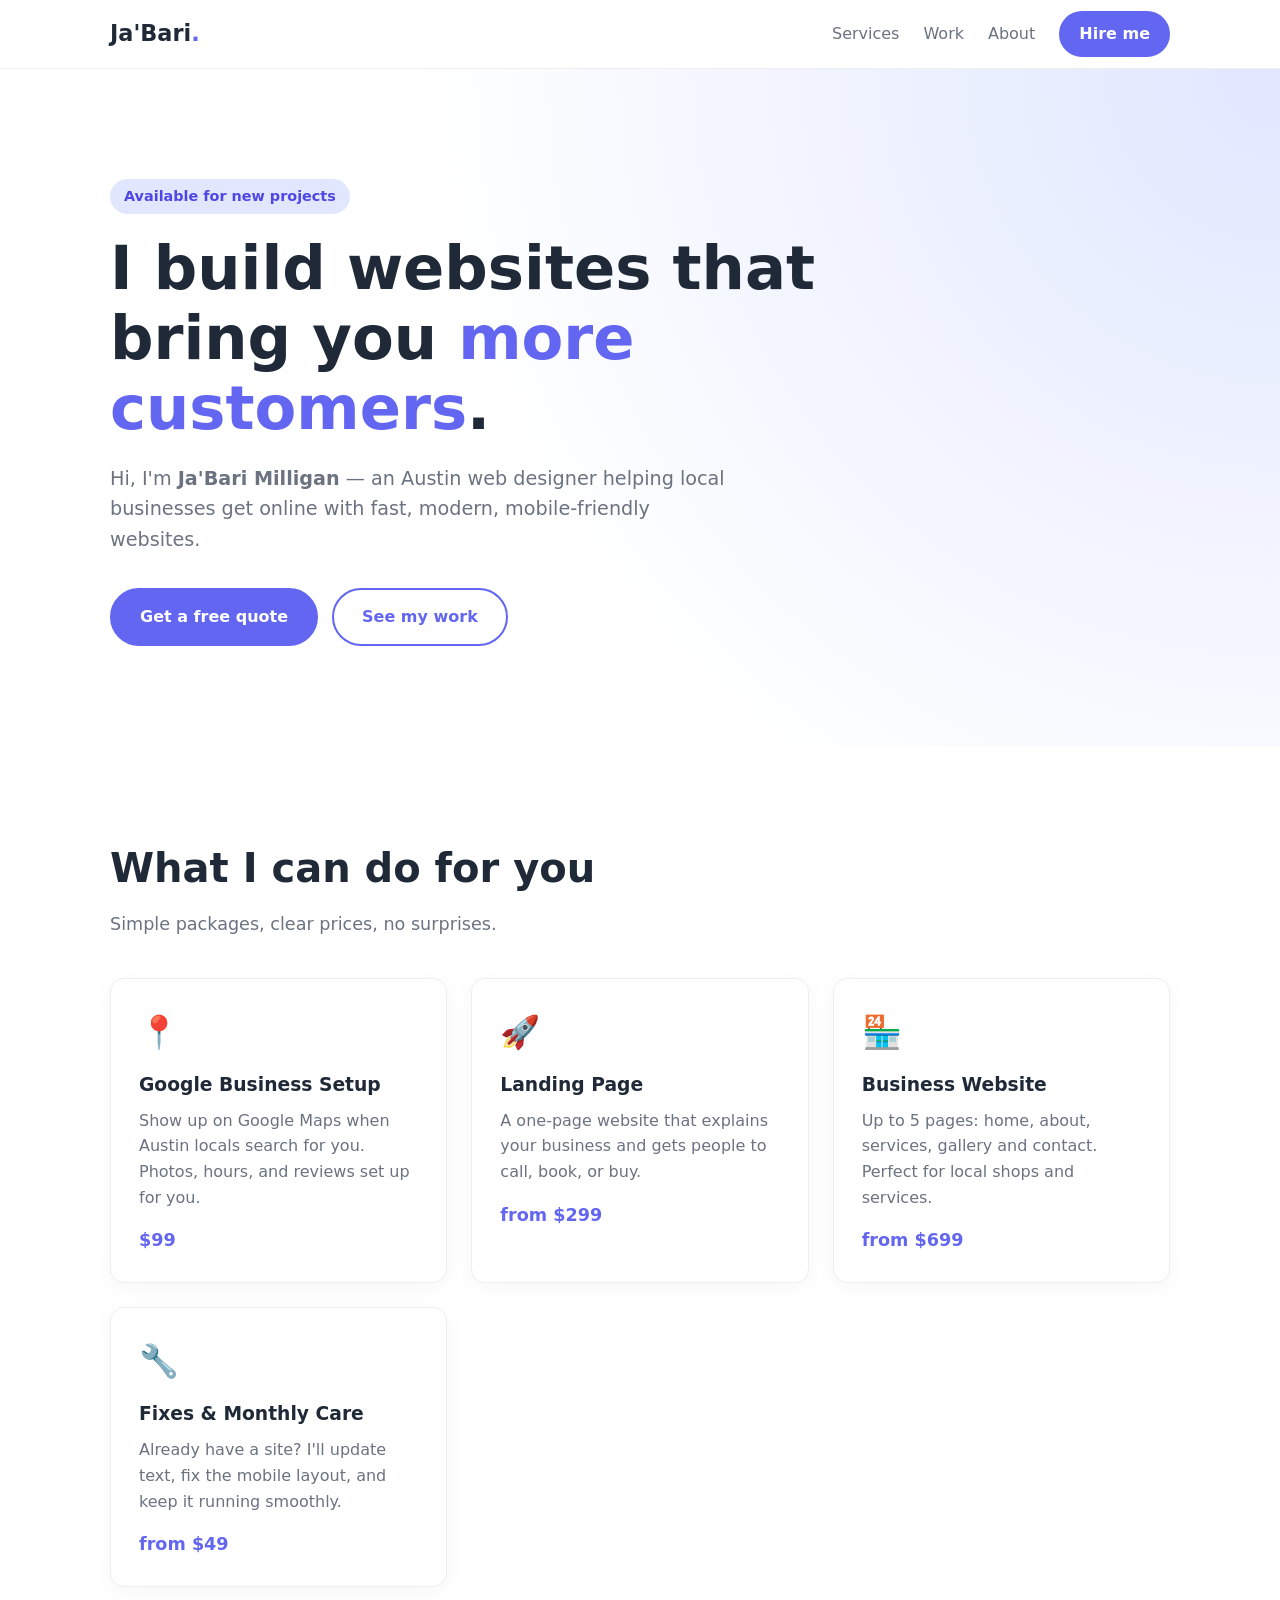
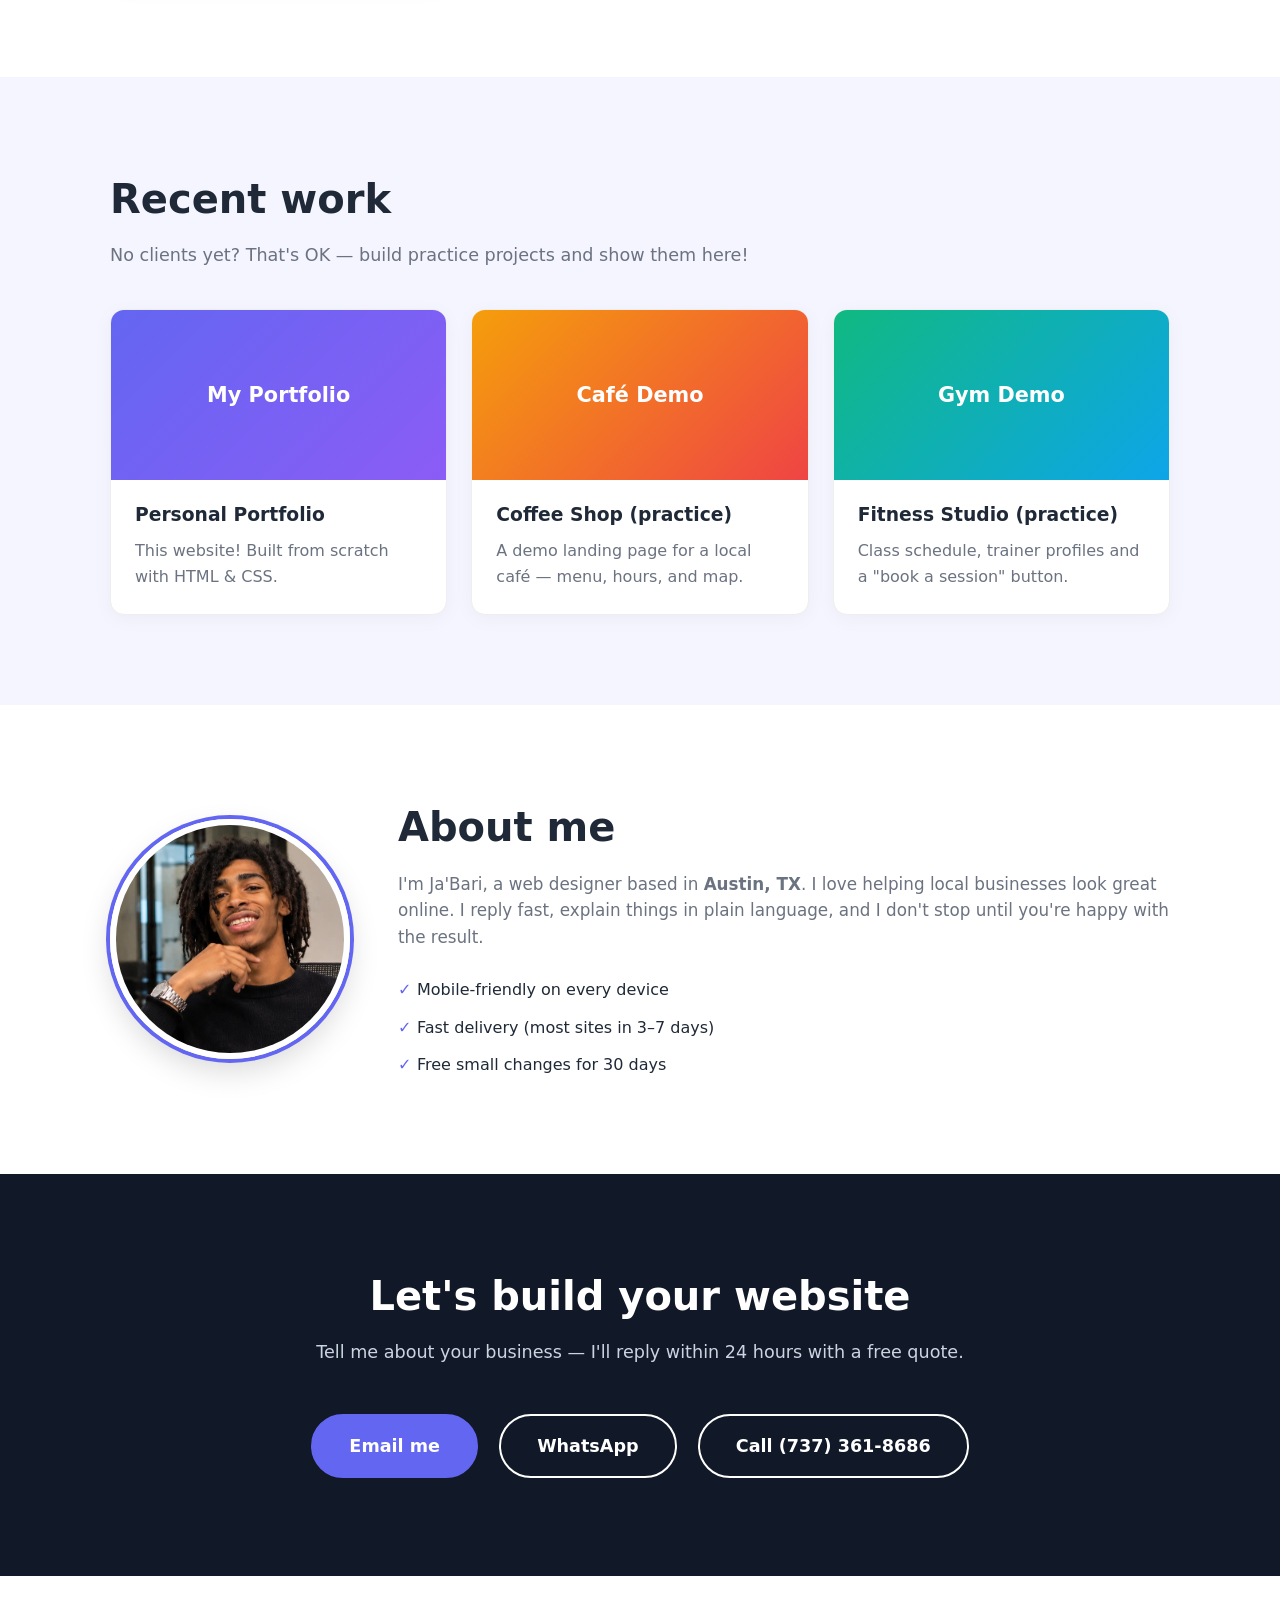
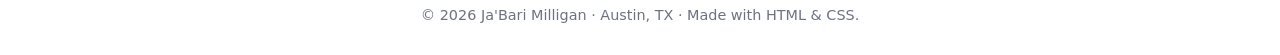
==== index.html @ 9407d843 "First version of my portfolio website" ====
<!DOCTYPE html>
<!--
  LESSON 1: HTML = the STRUCTURE (the skeleton) of a web page.
  Everything is made of "tags" like <h1>...</h1>. A tag opens <tag> and closes </tag>.
  Look for "TODO" comments — those are the places YOU should change to your own info.
-->
<html lang="en">
<head>
  <!-- The <head> holds info ABOUT the page. Visitors don't see it directly. -->
  <meta charset="UTF-8">
  <!-- This line makes the page look good on phones. Always include it! -->
  <meta name="viewport" content="width=device-width, initial-scale=1.0">
  <!-- This shows in the browser tab and in Google results.
       Tip: including your CITY helps local customers find you on Google! -->
  <title>Ja'Bari Milligan | Web Designer in Austin, TX</title>
  <meta name="description" content="Ja'Bari Milligan builds fast, modern websites for Austin small businesses. Get a free quote today.">
  <!-- This connects our CSS file (the styling) to this HTML file -->
  <link rel="stylesheet" href="style.css">
</head>

<body>
  <!-- ========== HEADER / NAVIGATION ========== -->
  <header class="header">
    <div class="container nav">
      <a href="#" class="logo">Ja'Bari<span>.</span></a>
      <nav>
        <!-- "#about" jumps to the element that has id="about" further down the page -->
        <a href="#services">Services</a>
        <a href="#work">Work</a>
        <a href="#about">About</a>
        <a href="#contact" class="btn btn-small">Hire me</a>
      </nav>
    </div>
  </header>

  <main>
    <!-- ========== HERO: the first thing visitors see ========== -->
    <!-- Tip: in 5 seconds a visitor should know WHAT you do and HOW to contact you -->
    <section class="hero">
      <div class="container">
        <p class="eyebrow">Available for new projects</p>
        <!-- Your main promise. Focus on what the CUSTOMER gets. -->
        <h1>I build websites that bring you <span class="highlight">more customers</span>.</h1>
        <p class="lead">
          Hi, I'm <strong>Ja'Bari Milligan</strong> — an Austin web designer helping local
          businesses get online with fast, modern, mobile‑friendly websites.
        </p>
        <div class="hero-buttons">
          <a href="#contact" class="btn">Get a free quote</a>
          <a href="#work" class="btn btn-outline">See my work</a>
        </div>
      </div>
    </section>

    <!-- ========== SERVICES ========== -->
    <section id="services" class="section">
      <div class="container">
        <h2>What I can do for you</h2>
        <p class="section-intro">Simple packages, clear prices, no surprises.</p>

        <!-- A "grid" of cards. Each <article> is one service card.
             Prices are "launch prices": lower while you build reviews, then raise them. -->
        <div class="grid">
          <article class="card">
            <div class="icon">📍</div>
            <h3>Google Business Setup</h3>
            <p>Show up on Google Maps when Austin locals search for you. Photos, hours, and reviews set up for you.</p>
            <p class="price">$99</p>
          </article>

          <article class="card">
            <div class="icon">🚀</div>
            <h3>Landing Page</h3>
            <p>A one‑page website that explains your business and gets people to call, book, or buy.</p>
            <p class="price">from $299</p>
          </article>

          <article class="card">
            <div class="icon">🏪</div>
            <h3>Business Website</h3>
            <p>Up to 5 pages: home, about, services, gallery and contact. Perfect for local shops and services.</p>
            <p class="price">from $699</p>
          </article>

          <article class="card">
            <div class="icon">🔧</div>
            <h3>Fixes & Monthly Care</h3>
            <p>Already have a site? I'll update text, fix the mobile layout, and keep it running smoothly.</p>
            <p class="price">from $49</p>
          </article>
        </div>
      </div>
    </section>

    <!-- ========== PORTFOLIO / WORK ========== -->
    <section id="work" class="section section-alt">
      <div class="container">
        <h2>Recent work</h2>
        <p class="section-intro">No clients yet? That's OK — build practice projects and show them here!</p>

        <div class="grid">
          <!-- TODO: Replace with your real projects. This very page is project #1! -->
          <article class="card project">
            <div class="project-thumb" style="background: linear-gradient(135deg, #6366f1, #8b5cf6);">My Portfolio</div>
            <h3>Personal Portfolio</h3>
            <p>This website! Built from scratch with HTML & CSS.</p>
          </article>

          <article class="card project">
            <div class="project-thumb" style="background: linear-gradient(135deg, #f59e0b, #ef4444);">Café Demo</div>
            <h3>Coffee Shop (practice)</h3>
            <p>A demo landing page for a local café — menu, hours, and map.</p>
          </article>

          <article class="card project">
            <div class="project-thumb" style="background: linear-gradient(135deg, #10b981, #0ea5e9);">Gym Demo</div>
            <h3>Fitness Studio (practice)</h3>
            <p>Class schedule, trainer profiles and a "book a session" button.</p>
          </article>
        </div>
      </div>
    </section>

    <!-- ========== ABOUT ========== -->
    <section id="about" class="section">
      <div class="container about">
        <!-- <img> shows a picture. "src" = which file, "alt" = description for blind users & Google -->
        <!-- The <div> is the circle "frame"; the photo inside is zoomed in on the face -->
        <div class="avatar">
          <img src="me.webp" alt="Ja'Bari Milligan, web designer in Austin">
        </div>
        <div>
          <h2>About me</h2>
          <!-- People hire PEOPLE they trust. Keep it honest and friendly. -->
          <p>
            I'm Ja'Bari, a web designer based in <strong>Austin, TX</strong>. I love helping local
            businesses look great online. I reply fast, explain things in plain language, and
            I don't stop until you're happy with the result.
          </p>
          <ul class="checklist">
            <li>Mobile‑friendly on every device</li>
            <li>Fast delivery (most sites in 3–7 days)</li>
            <li>Free small changes for 30 days</li>
          </ul>
        </div>
      </div>
    </section>

    <!-- ========== CONTACT ========== -->
    <section id="contact" class="section section-dark">
      <div class="container center">
        <h2>Let's build your website</h2>
        <p class="section-intro">Tell me about your business — I'll reply within 24 hours with a free quote.</p>
        <!-- "mailto:" opens the visitor's email app -->
        <a href="mailto:jabarid123@gmail.com?subject=Website%20quote" class="btn btn-big">Email me</a>
        <!-- WhatsApp link format: wa.me/ + country code (1 = USA) + number, no spaces -->
        <a href="https://wa.me/17373618686" class="btn btn-outline-light btn-big">WhatsApp</a>
        <!-- "tel:" lets phone visitors tap to call -->
        <a href="tel:+17373618686" class="btn btn-outline-light btn-big">Call (737) 361‑8686</a>
      </div>
    </section>
  </main>

  <!-- ========== FOOTER ========== -->
  <footer class="footer">
    <div class="container">
      <p>© 2026 Ja'Bari Milligan · Austin, TX · Made with HTML & CSS.</p>
    </div>
  </footer>
</body>
</html>
---- style.css ----
/*
  LESSON 2: CSS = the LOOK (colors, sizes, spacing, layout).
  A CSS rule looks like this:
      selector { property: value; }
  ".card" means "every element with class="card"".
*/

/* ---------- 1. Variables: change a color HERE and it changes everywhere ---------- */
:root {
  --primary: #6366f1;      /* main brand color (try changing it!) */
  --primary-dark: #4f46e5;
  --text: #1f2937;
  --muted: #6b7280;
  --bg: #ffffff;
  --bg-alt: #f5f5ff;
  --dark: #111827;
  --radius: 14px;          /* how round the corners are */
}

/* ---------- 2. Basic reset: makes all browsers start the same ---------- */
* {
  box-sizing: border-box;  /* padding no longer makes boxes bigger than expected */
  margin: 0;
  padding: 0;
}

html { scroll-behavior: smooth; } /* smooth scrolling when you click menu links */

body {
  font-family: system-ui, -apple-system, "Segoe UI", Roboto, sans-serif;
  color: var(--text);
  background: var(--bg);
  line-height: 1.6;
}

a { color: inherit; text-decoration: none; }

/* .container keeps content centered and not too wide on big screens */
.container {
  width: 100%;
  max-width: 1100px;
  margin: 0 auto;           /* "auto" left/right = centered */
  padding: 0 20px;
}

/* ---------- 3. Header ---------- */
.header {
  position: sticky;         /* stays at the top while you scroll */
  top: 0;
  background: rgba(255, 255, 255, 0.9);
  backdrop-filter: blur(8px);
  border-bottom: 1px solid #eee;
  z-index: 10;
}

/* FLEXBOX puts items in a row. It's the #1 layout tool you'll use. */
.nav {
  display: flex;
  align-items: center;
  justify-content: space-between; /* logo on the left, menu on the right */
  height: 68px;
}

.logo { font-weight: 800; font-size: 1.4rem; }
.logo span { color: var(--primary); }

nav { display: flex; align-items: center; gap: 24px; }
nav a { color: var(--muted); font-weight: 500; }
nav a:hover { color: var(--primary); }   /* :hover = when the mouse is over it */

/* ---------- 4. Buttons ---------- */
.btn {
  display: inline-block;
  background: var(--primary);
  color: #fff;
  padding: 14px 28px;
  border-radius: 999px;     /* pill shape */
  font-weight: 600;
  border: 2px solid var(--primary);
  transition: transform 0.2s, background 0.2s; /* animates the hover change */
}
.btn:hover { background: var(--primary-dark); transform: translateY(-2px); }

nav a.btn-small, .btn-small { padding: 8px 18px; color: #fff; }

.btn-outline { background: transparent; color: var(--primary); }
.btn-outline:hover { background: var(--primary); color: #fff; }

.btn-outline-light { background: transparent; border-color: #fff; color: #fff; }
.btn-outline-light:hover { background: #fff; color: var(--dark); }

.btn-big { padding: 16px 36px; font-size: 1.1rem; margin: 8px; }

/* ---------- 5. Hero ---------- */
.hero {
  padding: 110px 0 100px;
  background: radial-gradient(circle at top right, #e0e7ff, transparent 60%);
}

.eyebrow {
  display: inline-block;
  background: #e0e7ff;
  color: var(--primary-dark);
  padding: 6px 14px;
  border-radius: 999px;
  font-size: 0.9rem;
  font-weight: 600;
  margin-bottom: 20px;
}

h1 {
  font-size: clamp(2.2rem, 5vw, 3.8rem); /* clamp = small on phones, big on desktop */
  line-height: 1.15;
  max-width: 800px;
  margin-bottom: 20px;
}

.highlight { color: var(--primary); }

.lead { font-size: 1.2rem; color: var(--muted); max-width: 620px; margin-bottom: 32px; }

.hero-buttons { display: flex; gap: 14px; flex-wrap: wrap; }

/* ---------- 6. Sections ---------- */
.section { padding: 90px 0; }
.section-alt { background: var(--bg-alt); }
.section-dark { background: var(--dark); color: #fff; }
.section-dark .section-intro { color: #cbd5e1; }

h2 { font-size: clamp(1.8rem, 3.5vw, 2.5rem); margin-bottom: 10px; }
.section-intro { color: var(--muted); margin-bottom: 40px; font-size: 1.1rem; }
.center { text-align: center; }

/* ---------- 7. Cards in a GRID ---------- */
/* GRID makes columns. "auto-fit, minmax(260px, 1fr)" = as many columns as fit,
   each at least 260px wide. On phones it automatically becomes 1 column! */
.grid {
  display: grid;
  grid-template-columns: repeat(auto-fit, minmax(260px, 1fr));
  gap: 24px;
}

.card {
  background: #fff;
  border: 1px solid #eee;
  border-radius: var(--radius);
  padding: 28px;
  box-shadow: 0 4px 20px rgba(0, 0, 0, 0.04);
  transition: transform 0.2s, box-shadow 0.2s;
}
.card:hover { transform: translateY(-4px); box-shadow: 0 12px 30px rgba(0, 0, 0, 0.08); }

.card h3 { margin-bottom: 8px; }
.card p { color: var(--muted); }

.icon { font-size: 2rem; margin-bottom: 12px; }
.price { margin-top: 16px; font-weight: 700; color: var(--primary) !important; font-size: 1.1rem; }

.project { padding: 0 0 24px; overflow: hidden; }
.project h3, .project p { padding: 0 24px; }
.project-thumb {
  height: 170px;
  display: flex;
  align-items: center;
  justify-content: center;
  color: #fff;
  font-weight: 700;
  font-size: 1.3rem;
  margin-bottom: 20px;
}

/* ---------- 8. About ---------- */
.about { display: flex; gap: 48px; align-items: center; }

.avatar {
  flex-shrink: 0;
  width: 240px;
  height: 240px;
  border-radius: 50%;       /* 50% = perfect circle */
  overflow: hidden;         /* hide the parts of the photo outside the circle */
  border: 6px solid #fff;
  box-shadow: 0 0 0 4px var(--primary), 0 12px 30px rgba(0, 0, 0, 0.15); /* colored ring */
}

.avatar img {
  width: 100%;
  height: 100%;
  object-fit: cover;        /* fill the circle without stretching the photo */
  object-position: 56% 50%; /* which part of the photo to show: x% y% */
  transform: scale(1.9);    /* zoom in... */
  transform-origin: 55% 42%; /* ...toward this point (your face) */
}

.about p { margin: 12px 0 20px; color: var(--muted); font-size: 1.05rem; }

.checklist { list-style: none; }
.checklist li { padding: 6px 0; }
.checklist li::before { content: "✓ "; color: var(--primary); font-weight: 800; }

/* ---------- 9. Footer ---------- */
.footer { padding: 28px 0; text-align: center; color: var(--muted); font-size: 0.9rem; }

/* ---------- 10. Phones: rules inside here only apply on small screens ---------- */
@media (max-width: 700px) {
  nav a:not(.btn) { display: none; }   /* hide menu links, keep the "Hire me" button */
  .hero { padding: 70px 0; }
  .section { padding: 64px 0; }
  .about { flex-direction: column; text-align: center; }
  .avatar { width: 180px; height: 180px; }
  .btn-big { display: block; margin: 12px 0; }
}
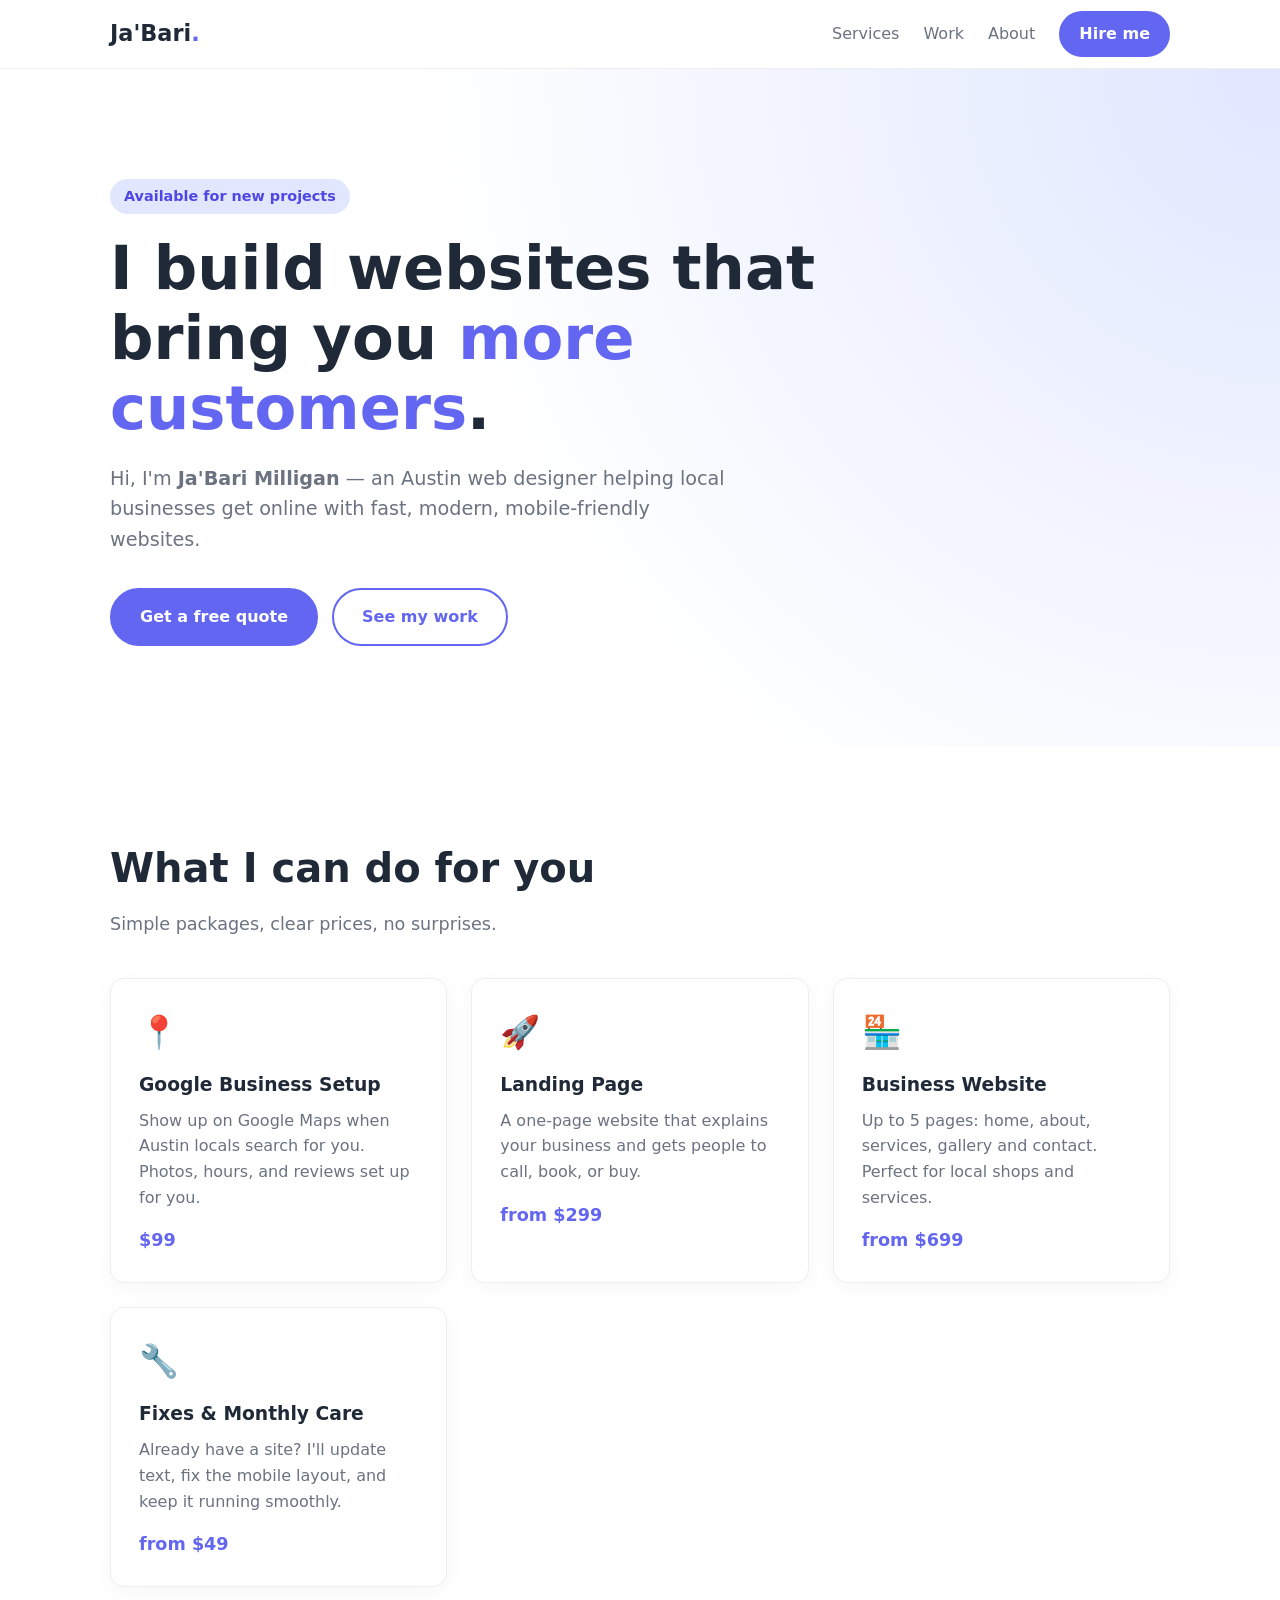
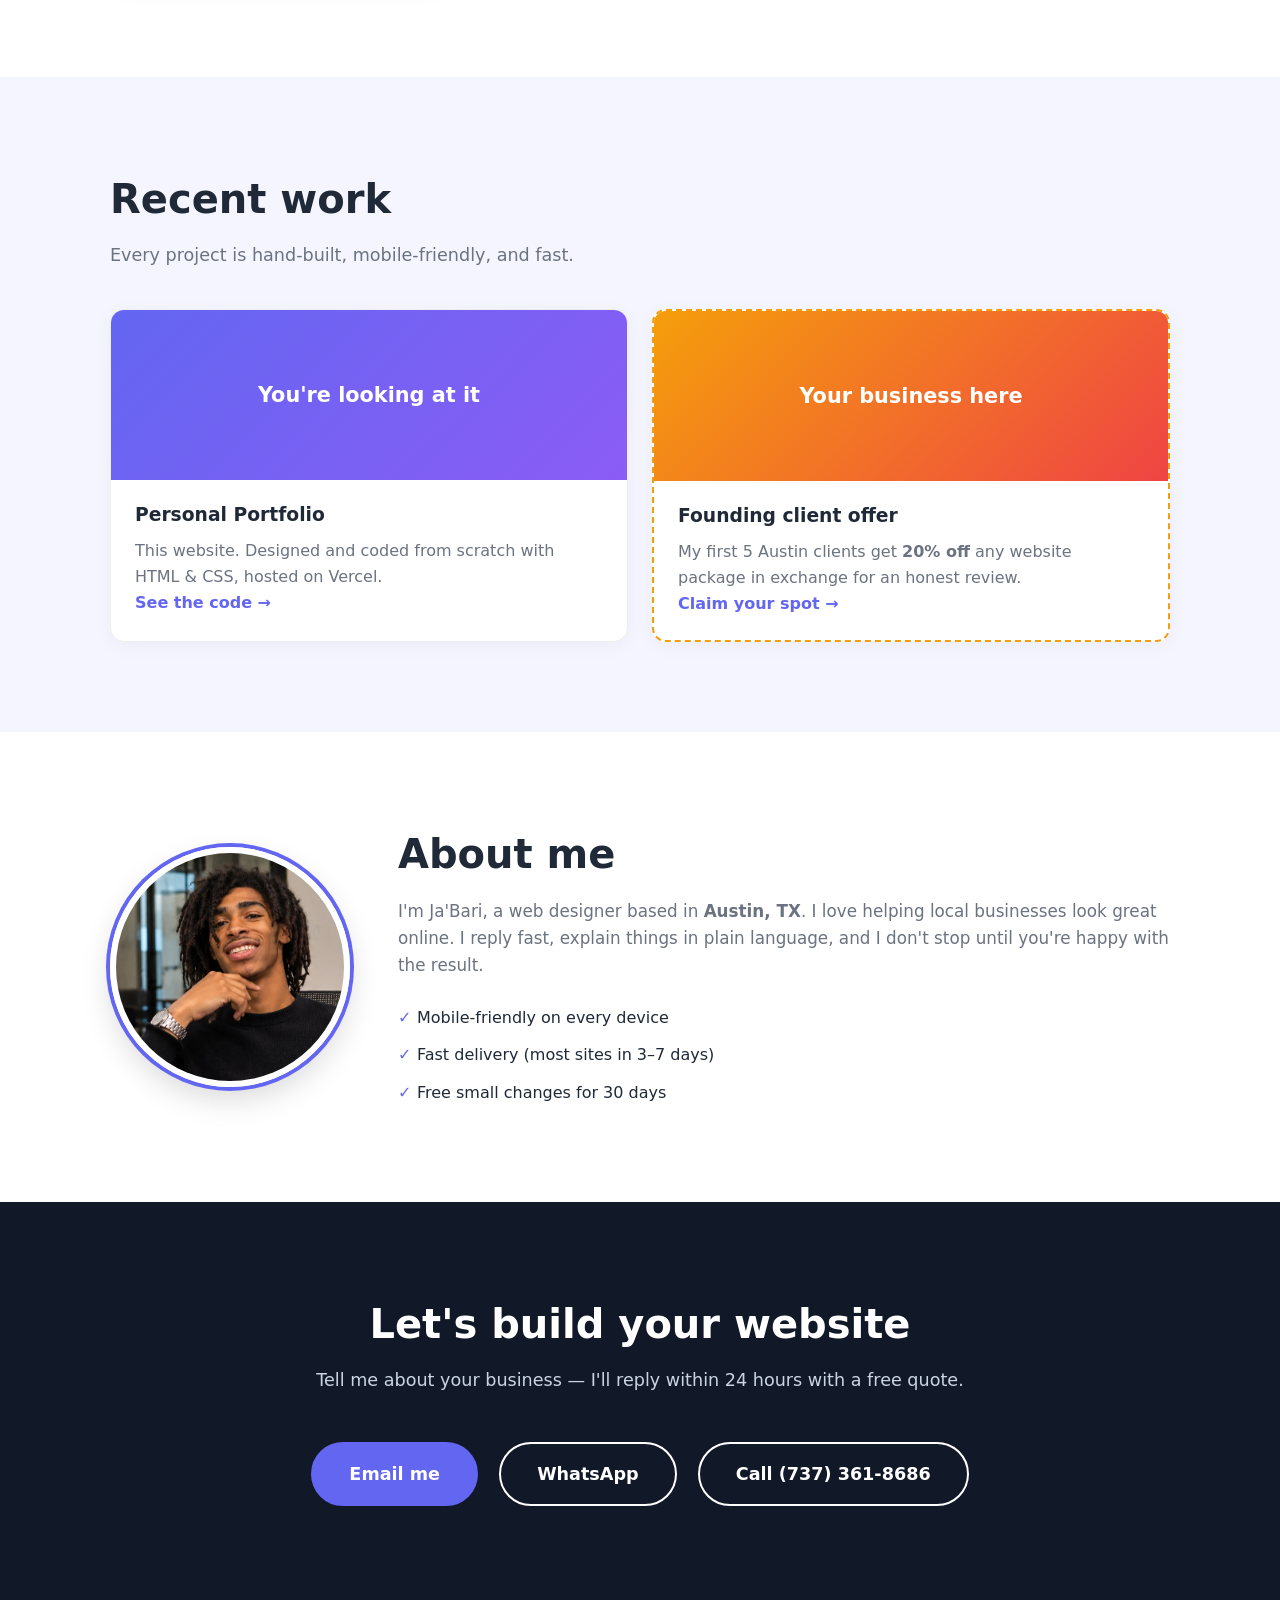
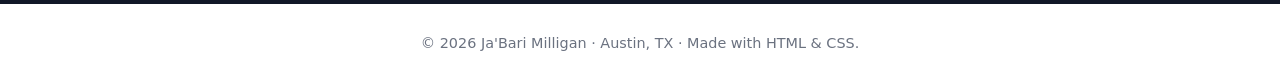
==== commit 827b2df1: "Make work section honest, add founding client offer and share preview" ====
--- a/index.html
+++ b/index.html
@@ -14,6 +14,10 @@
        Tip: including your CITY helps local customers find you on Google! -->
   <title>Ja'Bari Milligan | Web Designer in Austin, TX</title>
   <meta name="description" content="Ja'Bari Milligan builds fast, modern websites for Austin small businesses. Get a free quote today.">
+  <!-- "Open Graph" tags: control the preview card when your link is shared on WhatsApp, Facebook, iMessage -->
+  <meta property="og:title" content="Ja'Bari Milligan | Web Designer in Austin, TX">
+  <meta property="og:description" content="Fast, modern websites for Austin small businesses. Get a free quote today.">
+  <meta property="og:type" content="website">
   <!-- This connects our CSS file (the styling) to this HTML file -->
   <link rel="stylesheet" href="style.css">
 </head>
@@ -96,26 +100,24 @@
     <section id="work" class="section section-alt">
       <div class="container">
         <h2>Recent work</h2>
-        <p class="section-intro">No clients yet? That's OK — build practice projects and show them here!</p>
+        <p class="section-intro">Every project is hand‑built, mobile‑friendly, and fast.</p>
 
+        <!-- Only show REAL work. Each new client or practice site = a new card here. -->
         <div class="grid">
-          <!-- TODO: Replace with your real projects. This very page is project #1! -->
           <article class="card project">
-            <div class="project-thumb" style="background: linear-gradient(135deg, #6366f1, #8b5cf6);">My Portfolio</div>
+            <div class="project-thumb" style="background: linear-gradient(135deg, #6366f1, #8b5cf6);">You're looking at it</div>
             <h3>Personal Portfolio</h3>
-            <p>This website! Built from scratch with HTML & CSS.</p>
+            <p>This website. Designed and coded from scratch with HTML & CSS, hosted on Vercel.</p>
+            <!-- target="_blank" opens the link in a new tab -->
+            <p><a href="https://github.com/jabarimilli144-cyber/porfolio" target="_blank" class="text-link">See the code →</a></p>
           </article>
 
-          <article class="card project">
-            <div class="project-thumb" style="background: linear-gradient(135deg, #f59e0b, #ef4444);">Café Demo</div>
-            <h3>Coffee Shop (practice)</h3>
-            <p>A demo landing page for a local café — menu, hours, and map.</p>
-          </article>
-
-          <article class="card project">
-            <div class="project-thumb" style="background: linear-gradient(135deg, #10b981, #0ea5e9);">Gym Demo</div>
-            <h3>Fitness Studio (practice)</h3>
-            <p>Class schedule, trainer profiles and a "book a session" button.</p>
+          <!-- A "special offer" card turns empty space into a reason to contact you -->
+          <article class="card project offer">
+            <div class="project-thumb" style="background: linear-gradient(135deg, #f59e0b, #ef4444);">Your business here</div>
+            <h3>Founding client offer</h3>
+            <p>My first 5 Austin clients get <strong>20% off</strong> any website package in exchange for an honest review.</p>
+            <p><a href="#contact" class="text-link">Claim your spot →</a></p>
           </article>
         </div>
       </div>
--- a/style.css
+++ b/style.css
@@ -158,6 +158,10 @@
 
 .project { padding: 0 0 24px; overflow: hidden; }
 .project h3, .project p { padding: 0 24px; }
+.text-link { color: var(--primary); font-weight: 600; }
+.text-link:hover { text-decoration: underline; }
+.offer { border: 2px dashed #f59e0b; }
+
 .project-thumb {
   height: 170px;
   display: flex;
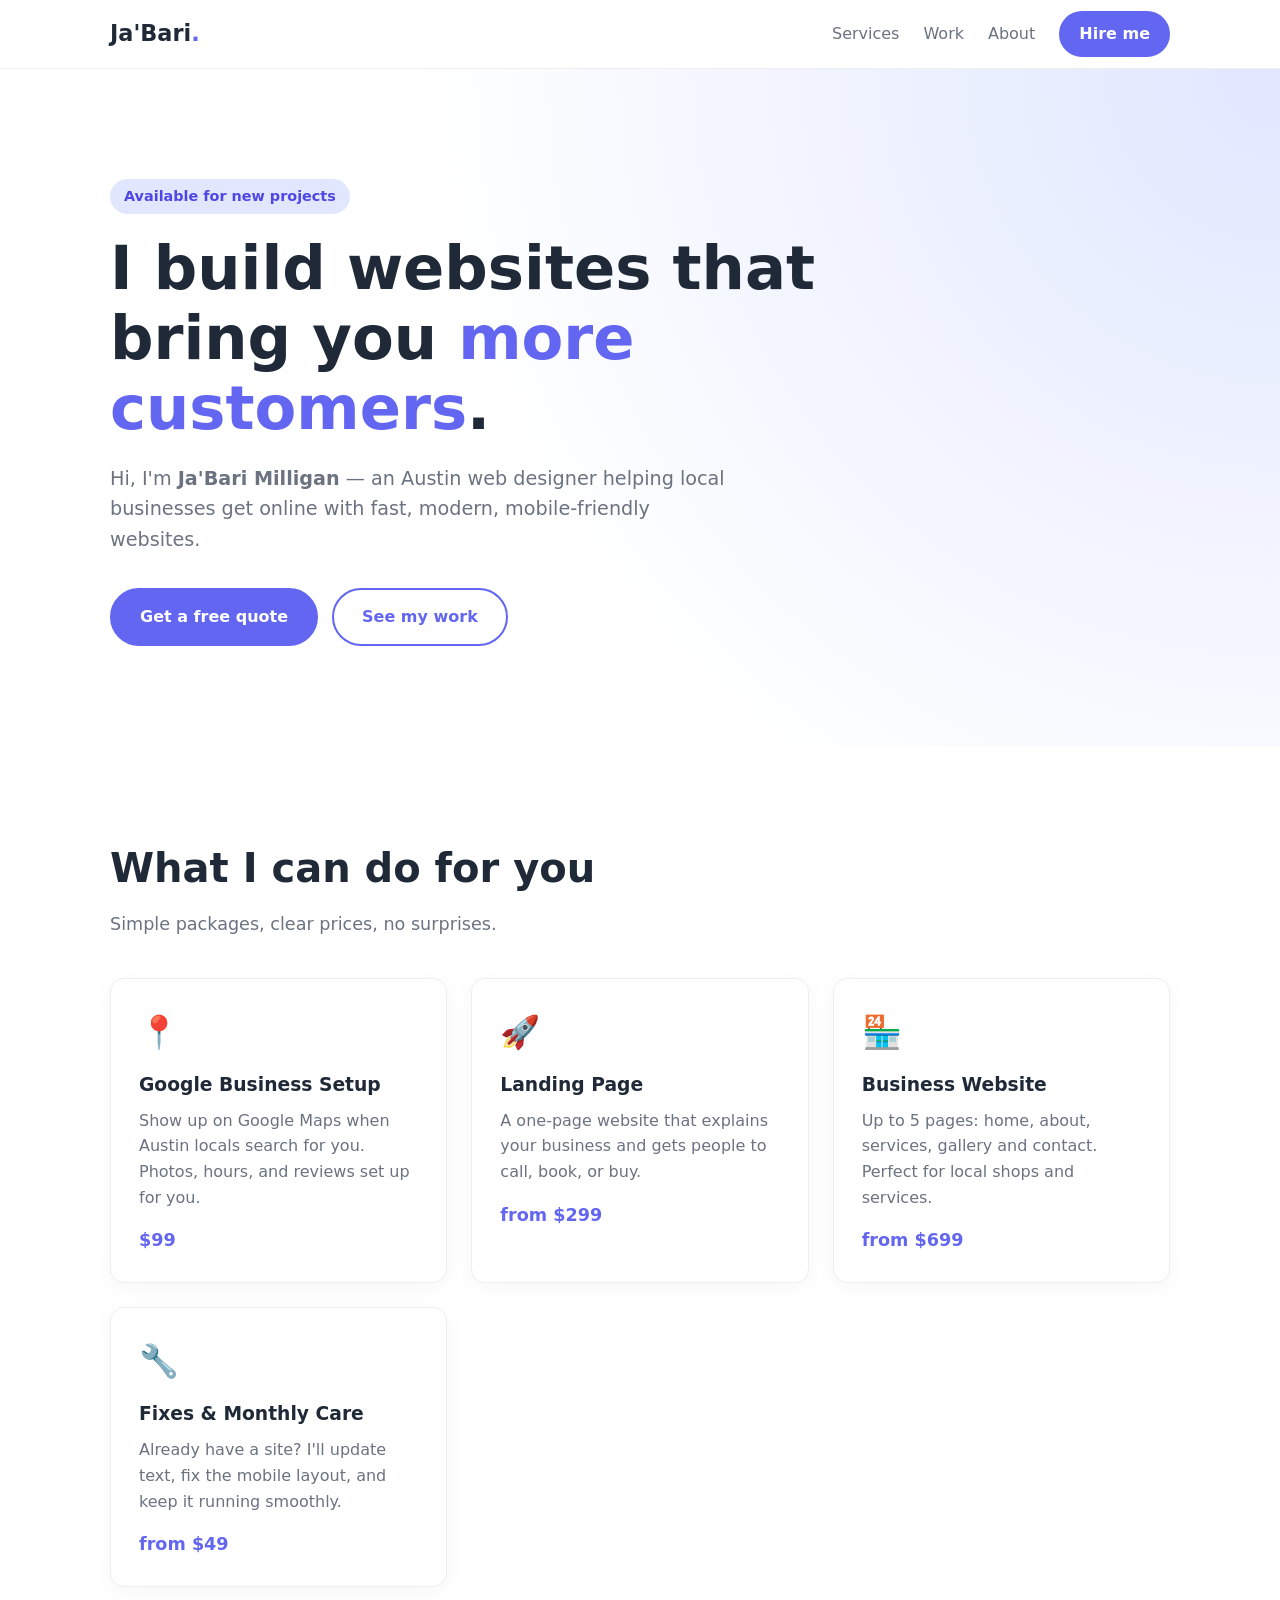
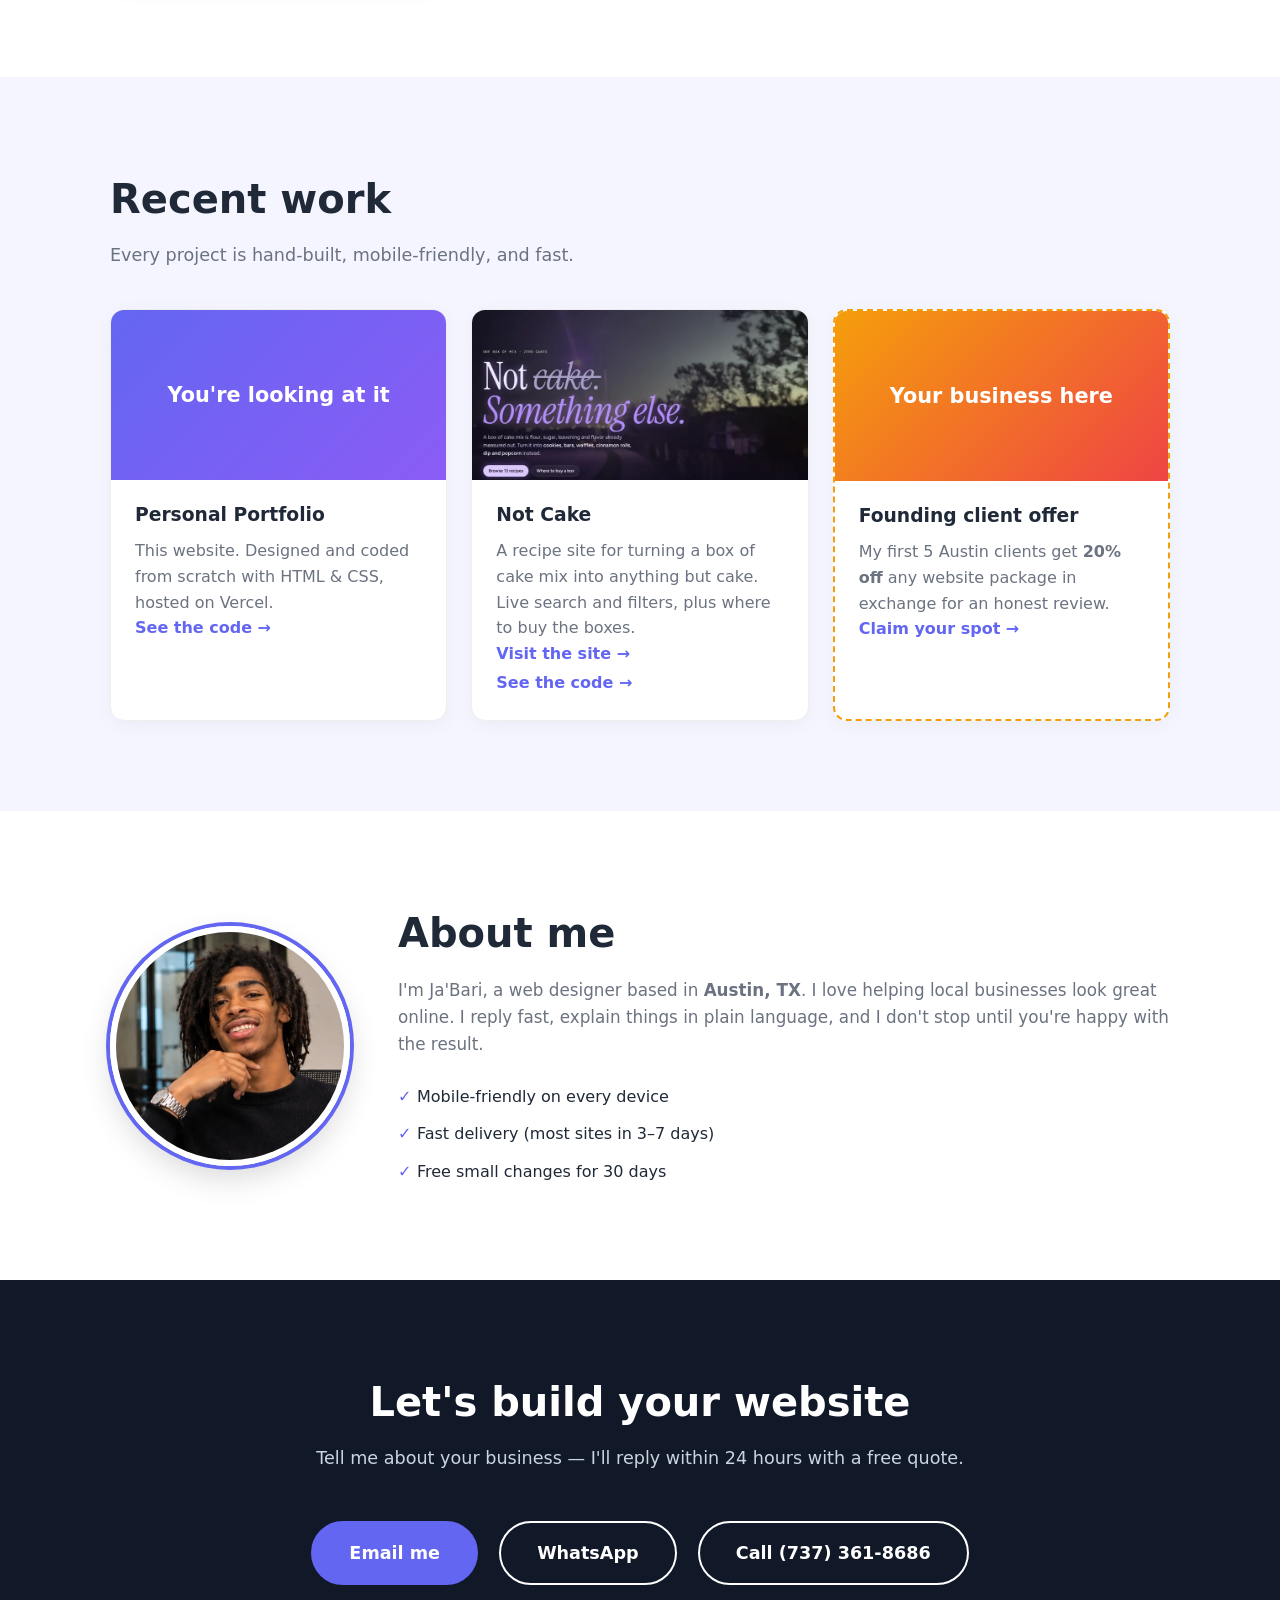
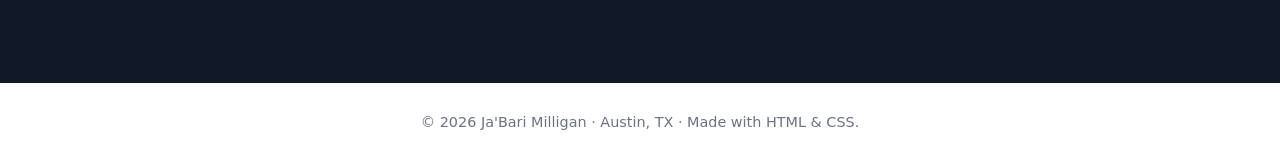
==== commit 1f4b7c7c: "Add Not Cake to Recent work Screenshot thumbnail with links to the live site and the code.  Co-Autho" ====
--- a/index.html
+++ b/index.html
@@ -18,6 +18,12 @@
   <meta property="og:title" content="Ja'Bari Milligan | Web Designer in Austin, TX">
   <meta property="og:description" content="Fast, modern websites for Austin small businesses. Get a free quote today.">
   <meta property="og:type" content="website">
+  <meta property="og:url" content="https://cyan-dev.vercel.app/">
+  <!-- The image MUST be a full address (https://...), not just "share.jpg". Best size: 1200x630 -->
+  <meta property="og:image" content="https://cyan-dev.vercel.app/share.jpg">
+  <meta property="og:image:width" content="1200">
+  <meta property="og:image:height" content="630">
+  <meta name="twitter:card" content="summary_large_image">
   <!-- This connects our CSS file (the styling) to this HTML file -->
   <link rel="stylesheet" href="style.css">
 </head>
@@ -112,6 +118,17 @@
             <p><a href="https://github.com/jabarimilli144-cyber/porfolio" target="_blank" class="text-link">See the code →</a></p>
           </article>
 
+          <!-- A real screenshot sells better than a color block. "loading=lazy" waits to download it until you scroll near it -->
+          <article class="card project">
+            <img class="project-img" src="notcake.webp" alt="Not Cake recipe website, purple dusk design" width="800" height="500" loading="lazy">
+            <h3>Not Cake</h3>
+            <p>A recipe site for turning a box of cake mix into anything but cake. Live search and filters, plus where to buy the boxes.</p>
+            <p class="project-links">
+              <a href="https://not-cake-kappa.vercel.app/" target="_blank" class="text-link">Visit the site →</a>
+              <a href="https://github.com/jabarimilli144-cyber/not-cake" target="_blank" class="text-link">See the code →</a>
+            </p>
+          </article>
+
           <!-- A "special offer" card turns empty space into a reason to contact you -->
           <article class="card project offer">
             <div class="project-thumb" style="background: linear-gradient(135deg, #f59e0b, #ef4444);">Your business here</div>
--- a/style.css
+++ b/style.css
@@ -173,6 +173,17 @@
   margin-bottom: 20px;
 }
 
+/* A screenshot thumbnail: same height as the color blocks, cropped to fill without stretching */
+.project-img {
+  display: block;
+  width: 100%;
+  height: 170px;
+  object-fit: cover;
+  object-position: left top; /* keep the headline in view */
+  margin-bottom: 20px;
+}
+.project-links { display: flex; flex-wrap: wrap; gap: 4px 18px; }
+
 /* ---------- 8. About ---------- */
 .about { display: flex; gap: 48px; align-items: center; }
 
